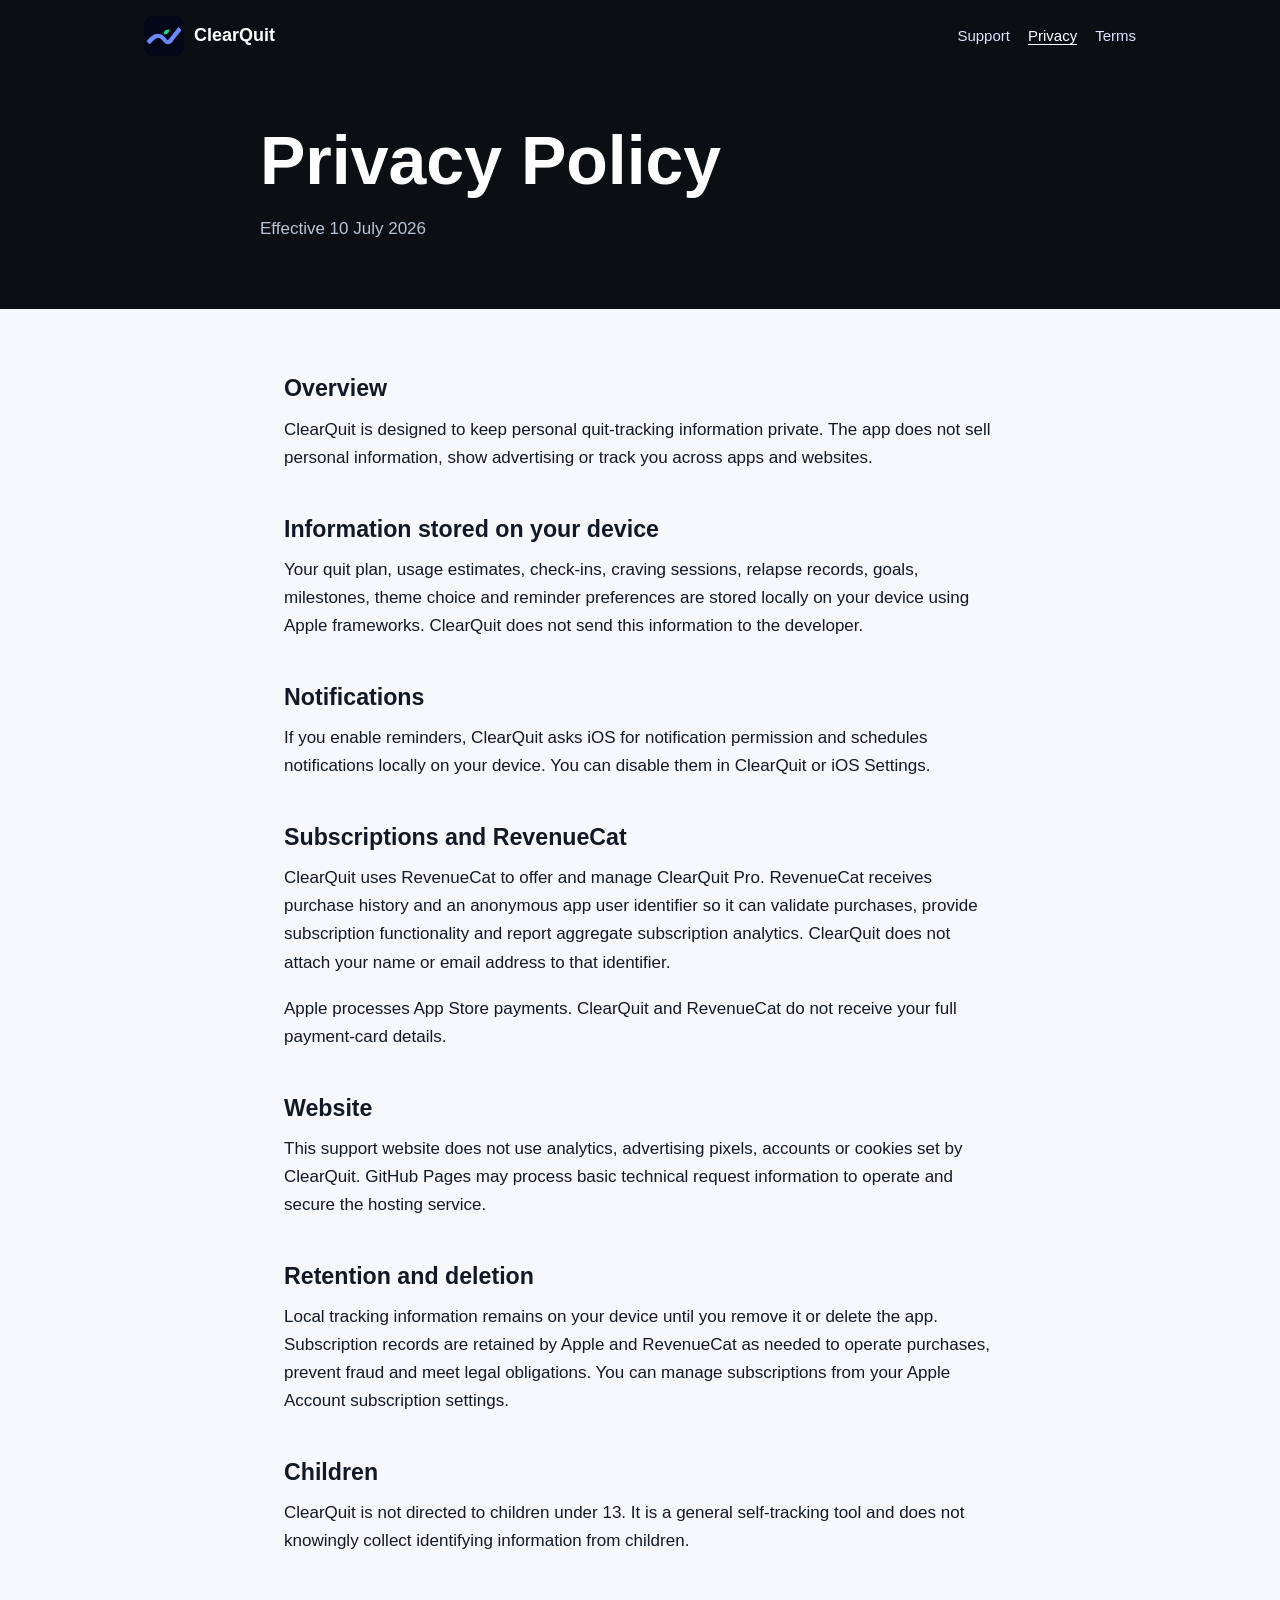
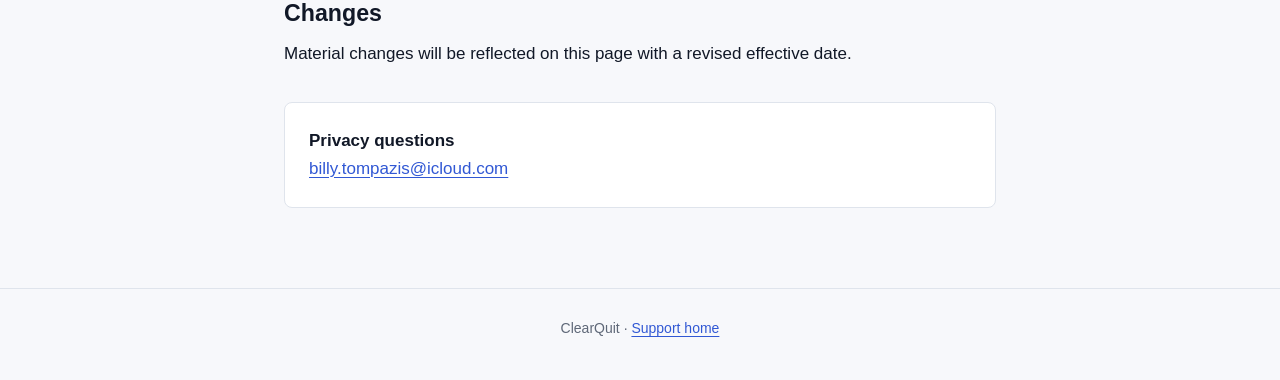
==== privacy.html @ 690520a2 "Publish ClearQuit support site" ====
<!doctype html>
<html lang="en-GB">
<head>
  <meta charset="utf-8">
  <meta name="viewport" content="width=device-width, initial-scale=1">
  <meta name="description" content="ClearQuit privacy policy.">
  <title>Privacy Policy · ClearQuit</title>
  <link rel="icon" href="assets/clearquit-mark.png">
  <link rel="stylesheet" href="styles.css">
</head>
<body>
  <header class="site-header"><nav class="nav" aria-label="Primary navigation"><a class="brand" href="index.html"><img src="assets/clearquit-mark.png" alt="">ClearQuit</a><div class="nav-links"><a href="support.html">Support</a><a href="privacy.html" aria-current="page">Privacy</a><a href="terms.html">Terms</a></div></nav></header>
  <section class="page-title"><div class="page-title-inner"><h1>Privacy Policy</h1><p>Effective 10 July 2026</p></div></section>
  <main>
    <h2>Overview</h2>
    <p>ClearQuit is designed to keep personal quit-tracking information private. The app does not sell personal information, show advertising or track you across apps and websites.</p>
    <h2>Information stored on your device</h2>
    <p>Your quit plan, usage estimates, check-ins, craving sessions, relapse records, goals, milestones, theme choice and reminder preferences are stored locally on your device using Apple frameworks. ClearQuit does not send this information to the developer.</p>
    <h2>Notifications</h2>
    <p>If you enable reminders, ClearQuit asks iOS for notification permission and schedules notifications locally on your device. You can disable them in ClearQuit or iOS Settings.</p>
    <h2>Subscriptions and RevenueCat</h2>
    <p>ClearQuit uses RevenueCat to offer and manage ClearQuit Pro. RevenueCat receives purchase history and an anonymous app user identifier so it can validate purchases, provide subscription functionality and report aggregate subscription analytics. ClearQuit does not attach your name or email address to that identifier.</p>
    <p>Apple processes App Store payments. ClearQuit and RevenueCat do not receive your full payment-card details.</p>
    <h2>Website</h2>
    <p>This support website does not use analytics, advertising pixels, accounts or cookies set by ClearQuit. GitHub Pages may process basic technical request information to operate and secure the hosting service.</p>
    <h2>Retention and deletion</h2>
    <p>Local tracking information remains on your device until you remove it or delete the app. Subscription records are retained by Apple and RevenueCat as needed to operate purchases, prevent fraud and meet legal obligations. You can manage subscriptions from your Apple Account subscription settings.</p>
    <h2>Children</h2>
    <p>ClearQuit is not directed to children under 13. It is a general self-tracking tool and does not knowingly collect identifying information from children.</p>
    <h2>Changes</h2>
    <p>Material changes will be reflected on this page with a revised effective date.</p>
    <div class="contact"><strong>Privacy questions</strong><br><a href="mailto:billy.tompazis@icloud.com">billy.tompazis@icloud.com</a></div>
  </main>
  <footer class="site-footer">ClearQuit · <a href="index.html">Support home</a></footer>
</body>
</html>
---- styles.css ----
:root {
  color-scheme: light dark;
  --ink: #111827;
  --muted: #5f6878;
  --line: #dfe4ec;
  --paper: #f7f8fb;
  --surface: #ffffff;
  --accent: #496ee8;
  --accent-strong: #3158d4;
  --mint: #16a779;
  --night: #0b0f14;
  --max-width: 760px;
}

* {
  box-sizing: border-box;
}

html {
  scroll-behavior: smooth;
}

body {
  margin: 0;
  background: var(--paper);
  color: var(--ink);
  font-family: -apple-system, BlinkMacSystemFont, "Segoe UI", sans-serif;
  font-size: 17px;
  line-height: 1.65;
}

a {
  color: var(--accent-strong);
  text-underline-offset: 3px;
}

a:hover {
  text-decoration-thickness: 2px;
}

.site-header {
  background: var(--night);
  color: #fff;
}

.nav {
  align-items: center;
  display: flex;
  gap: 24px;
  justify-content: space-between;
  margin: 0 auto;
  max-width: 1040px;
  min-height: 72px;
  padding: 12px 24px;
}

.brand {
  align-items: center;
  color: #fff;
  display: inline-flex;
  font-size: 18px;
  font-weight: 700;
  gap: 10px;
  text-decoration: none;
}

.brand img {
  border-radius: 8px;
  height: 40px;
  width: 40px;
}

.nav-links {
  display: flex;
  flex-wrap: wrap;
  gap: 18px;
}

.nav-links a {
  color: #dce4ff;
  font-size: 15px;
  text-decoration: none;
}

.nav-links a:hover,
.nav-links a[aria-current="page"] {
  color: #fff;
  text-decoration: underline;
}

.intro {
  background: var(--night);
  color: #fff;
  min-height: 400px;
  padding: 56px 24px 80px;
}

.intro-inner {
  align-items: center;
  display: grid;
  gap: 48px;
  grid-template-columns: 1fr 240px;
  margin: 0 auto;
  max-width: 960px;
}

.intro h1,
.page-title h1 {
  font-size: clamp(2.25rem, 7vw, 4.25rem);
  letter-spacing: 0;
  line-height: 1.02;
  margin: 0 0 20px;
}

.intro p {
  color: #b9c4d8;
  font-size: 20px;
  margin: 0;
  max-width: 620px;
}

.intro img {
  border-radius: 22%;
  display: block;
  height: auto;
  width: 100%;
}

.page-title {
  background: var(--night);
  color: #fff;
  padding: 54px 24px 66px;
}

.page-title-inner {
  margin: 0 auto;
  max-width: var(--max-width);
}

.page-title p {
  color: #b9c4d8;
  margin: 0;
}

main {
  margin: 0 auto;
  max-width: var(--max-width);
  padding: 64px 24px 80px;
}

.link-grid {
  display: grid;
  gap: 16px;
  grid-template-columns: repeat(3, 1fr);
}

.link-card {
  background: var(--surface);
  border: 1px solid var(--line);
  border-radius: 8px;
  color: var(--ink);
  display: block;
  padding: 22px;
  text-decoration: none;
}

.link-card:hover {
  border-color: var(--accent);
}

.link-card strong,
.link-card span {
  display: block;
}

.link-card span {
  color: var(--muted);
  font-size: 15px;
  margin-top: 6px;
}

h2 {
  font-size: 1.45rem;
  letter-spacing: 0;
  line-height: 1.3;
  margin: 42px 0 12px;
}

h2:first-child {
  margin-top: 0;
}

p,
ul {
  margin: 0 0 18px;
}

li + li {
  margin-top: 8px;
}

.notice {
  border-left: 4px solid var(--mint);
  color: var(--muted);
  margin: 30px 0;
  padding: 4px 0 4px 18px;
}

.contact {
  background: var(--surface);
  border: 1px solid var(--line);
  border-radius: 8px;
  margin-top: 34px;
  padding: 24px;
}

.site-footer {
  border-top: 1px solid var(--line);
  color: var(--muted);
  font-size: 14px;
  padding: 28px 24px 40px;
  text-align: center;
}

@media (max-width: 720px) {
  .nav {
    align-items: flex-start;
    flex-direction: column;
    gap: 10px;
  }

  .intro {
    min-height: 0;
    padding-top: 40px;
  }

  .intro-inner {
    grid-template-columns: 1fr;
  }

  .intro img {
    max-width: 180px;
  }

  .link-grid {
    grid-template-columns: 1fr;
  }
}

@media (prefers-color-scheme: dark) {
  :root {
    --ink: #f7f8fb;
    --muted: #adb6c6;
    --line: #2a3443;
    --paper: #0d121a;
    --surface: #151c27;
    --accent-strong: #8b9dff;
  }
}
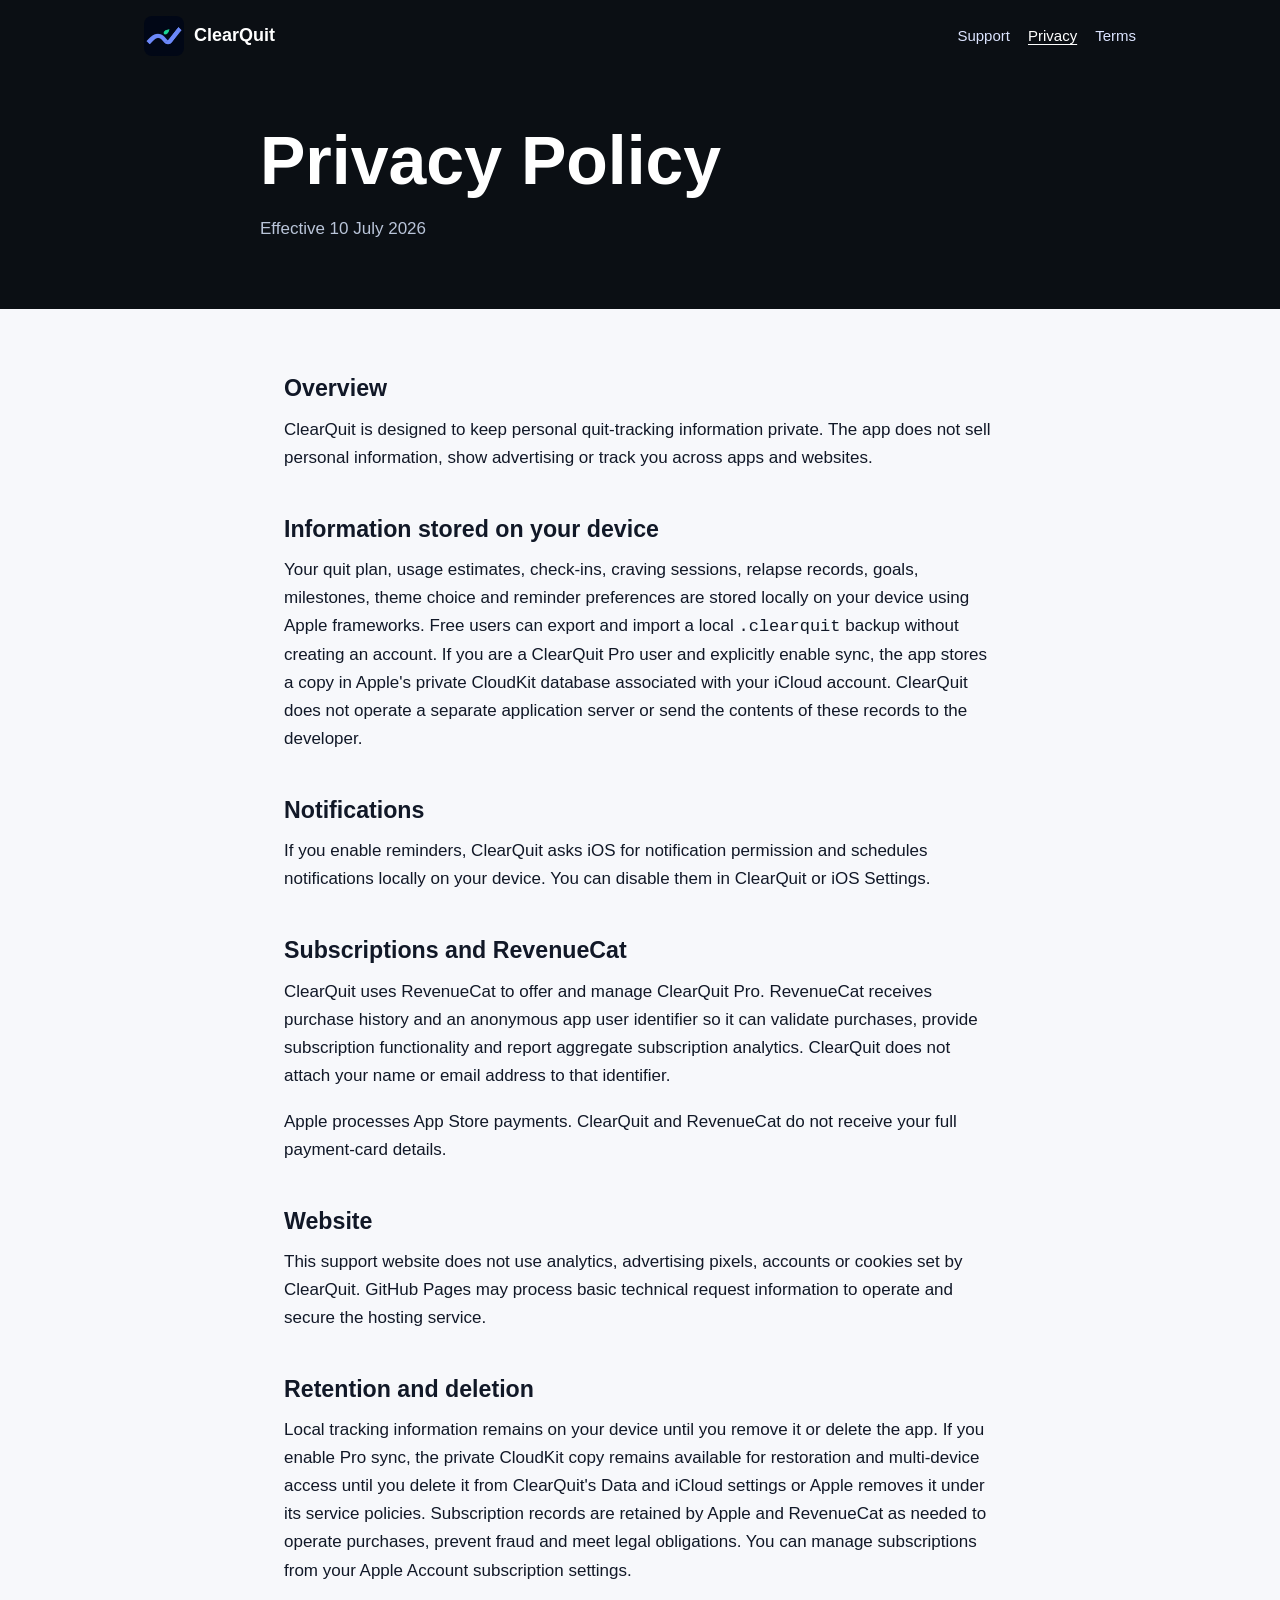
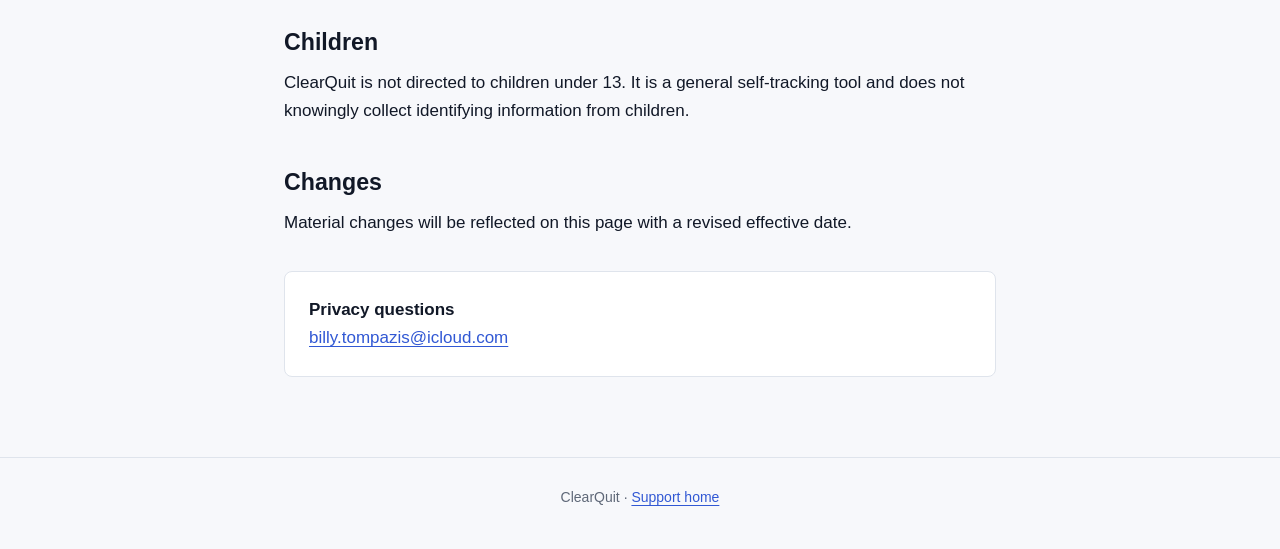
==== commit 28b0a96b: "Document optional private iCloud sync" ====
--- a/privacy.html
+++ b/privacy.html
@@ -15,7 +15,7 @@
     <h2>Overview</h2>
     <p>ClearQuit is designed to keep personal quit-tracking information private. The app does not sell personal information, show advertising or track you across apps and websites.</p>
     <h2>Information stored on your device</h2>
-    <p>Your quit plan, usage estimates, check-ins, craving sessions, relapse records, goals, milestones, theme choice and reminder preferences are stored locally on your device using Apple frameworks. ClearQuit does not send this information to the developer.</p>
+    <p>Your quit plan, usage estimates, check-ins, craving sessions, relapse records, goals, milestones, theme choice and reminder preferences are stored locally on your device using Apple frameworks. Free users can export and import a local <code>.clearquit</code> backup without creating an account. If you are a ClearQuit Pro user and explicitly enable sync, the app stores a copy in Apple's private CloudKit database associated with your iCloud account. ClearQuit does not operate a separate application server or send the contents of these records to the developer.</p>
     <h2>Notifications</h2>
     <p>If you enable reminders, ClearQuit asks iOS for notification permission and schedules notifications locally on your device. You can disable them in ClearQuit or iOS Settings.</p>
     <h2>Subscriptions and RevenueCat</h2>
@@ -24,7 +24,7 @@
     <h2>Website</h2>
     <p>This support website does not use analytics, advertising pixels, accounts or cookies set by ClearQuit. GitHub Pages may process basic technical request information to operate and secure the hosting service.</p>
     <h2>Retention and deletion</h2>
-    <p>Local tracking information remains on your device until you remove it or delete the app. Subscription records are retained by Apple and RevenueCat as needed to operate purchases, prevent fraud and meet legal obligations. You can manage subscriptions from your Apple Account subscription settings.</p>
+    <p>Local tracking information remains on your device until you remove it or delete the app. If you enable Pro sync, the private CloudKit copy remains available for restoration and multi-device access until you delete it from ClearQuit's Data and iCloud settings or Apple removes it under its service policies. Subscription records are retained by Apple and RevenueCat as needed to operate purchases, prevent fraud and meet legal obligations. You can manage subscriptions from your Apple Account subscription settings.</p>
     <h2>Children</h2>
     <p>ClearQuit is not directed to children under 13. It is a general self-tracking tool and does not knowingly collect identifying information from children.</p>
     <h2>Changes</h2>
